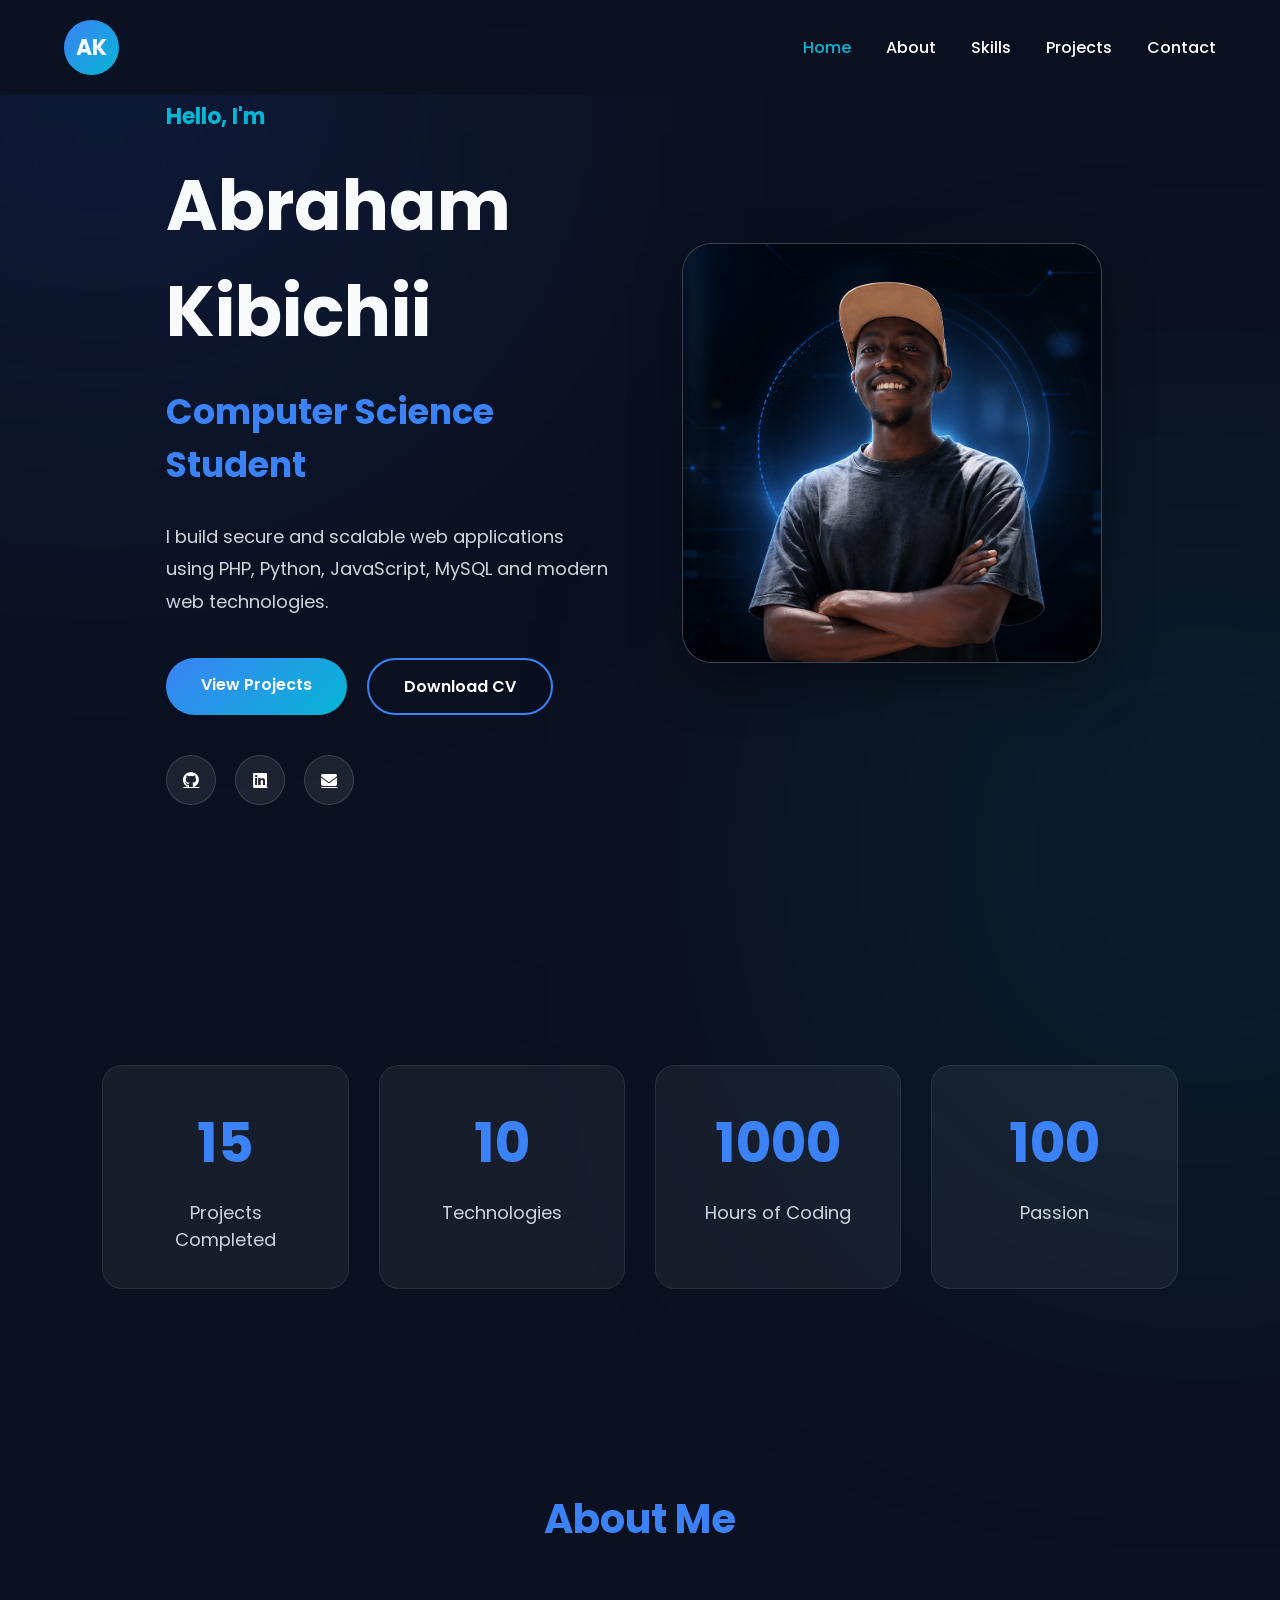
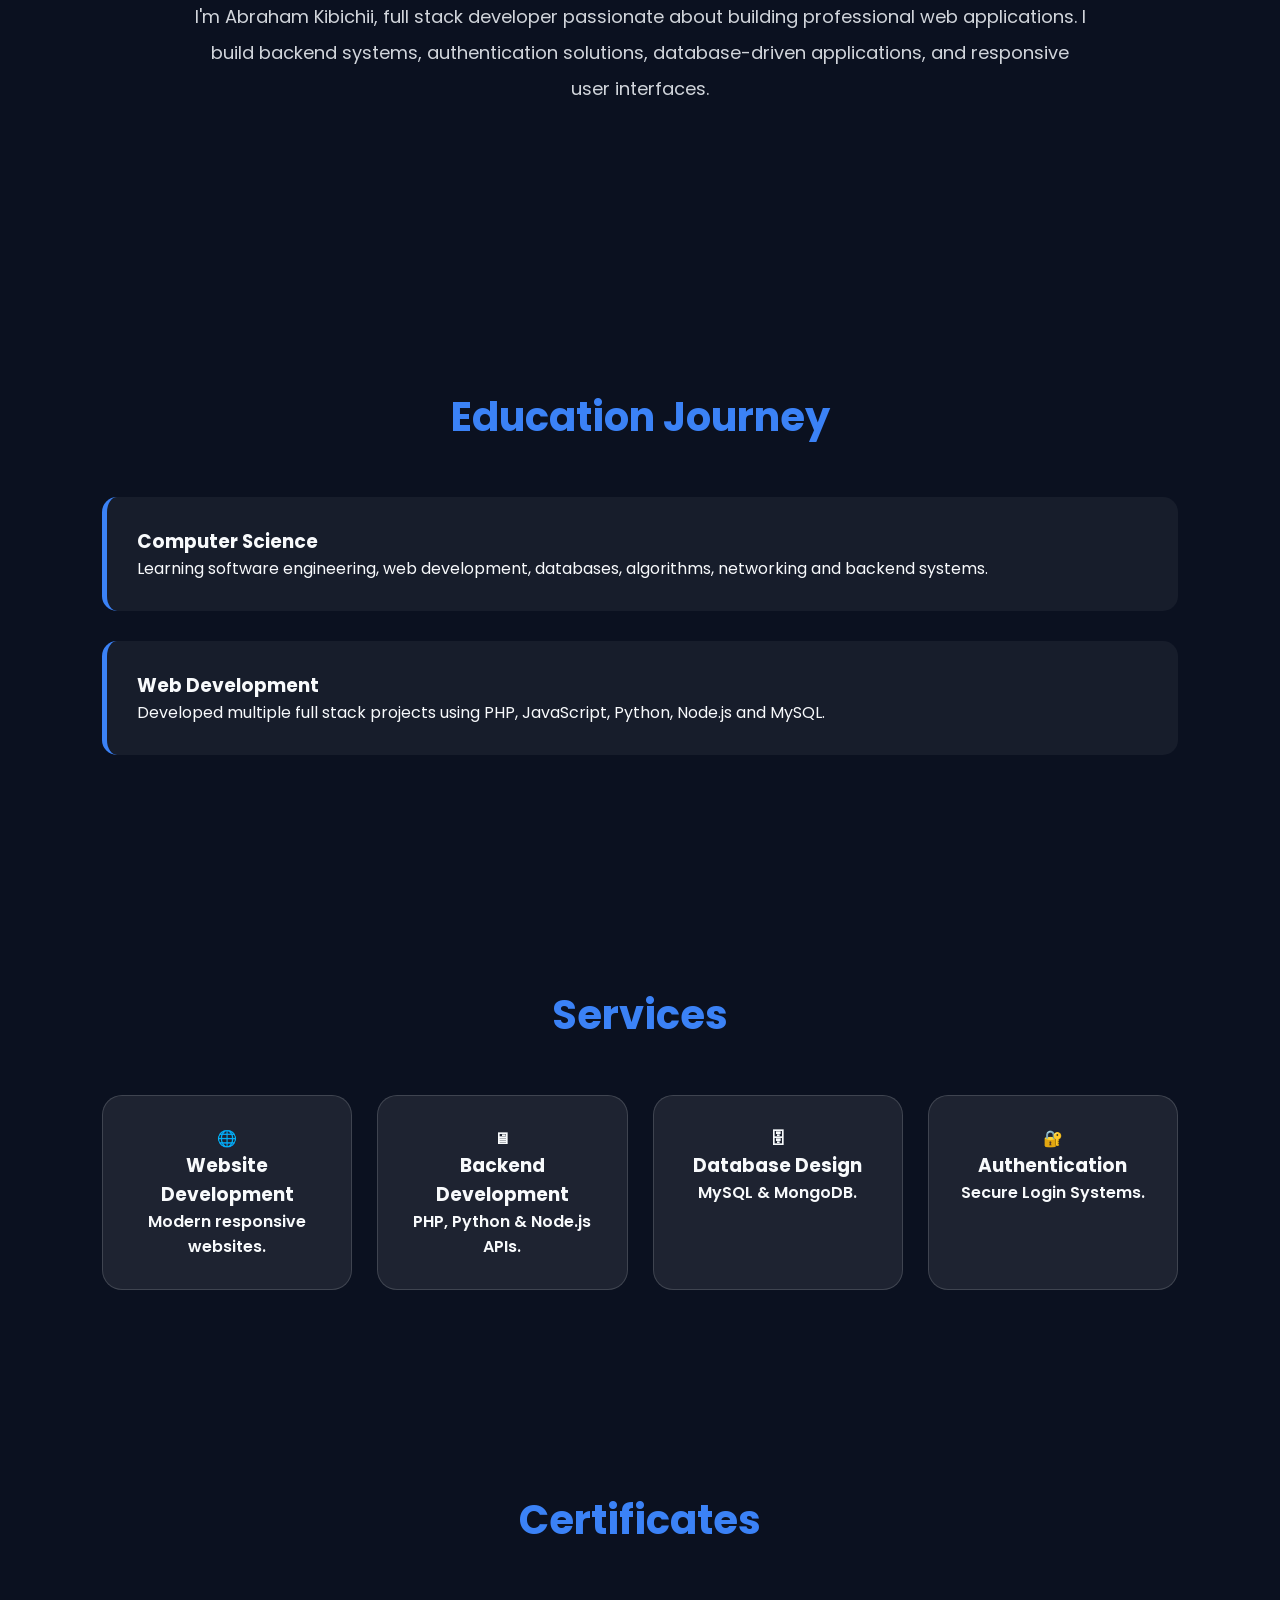
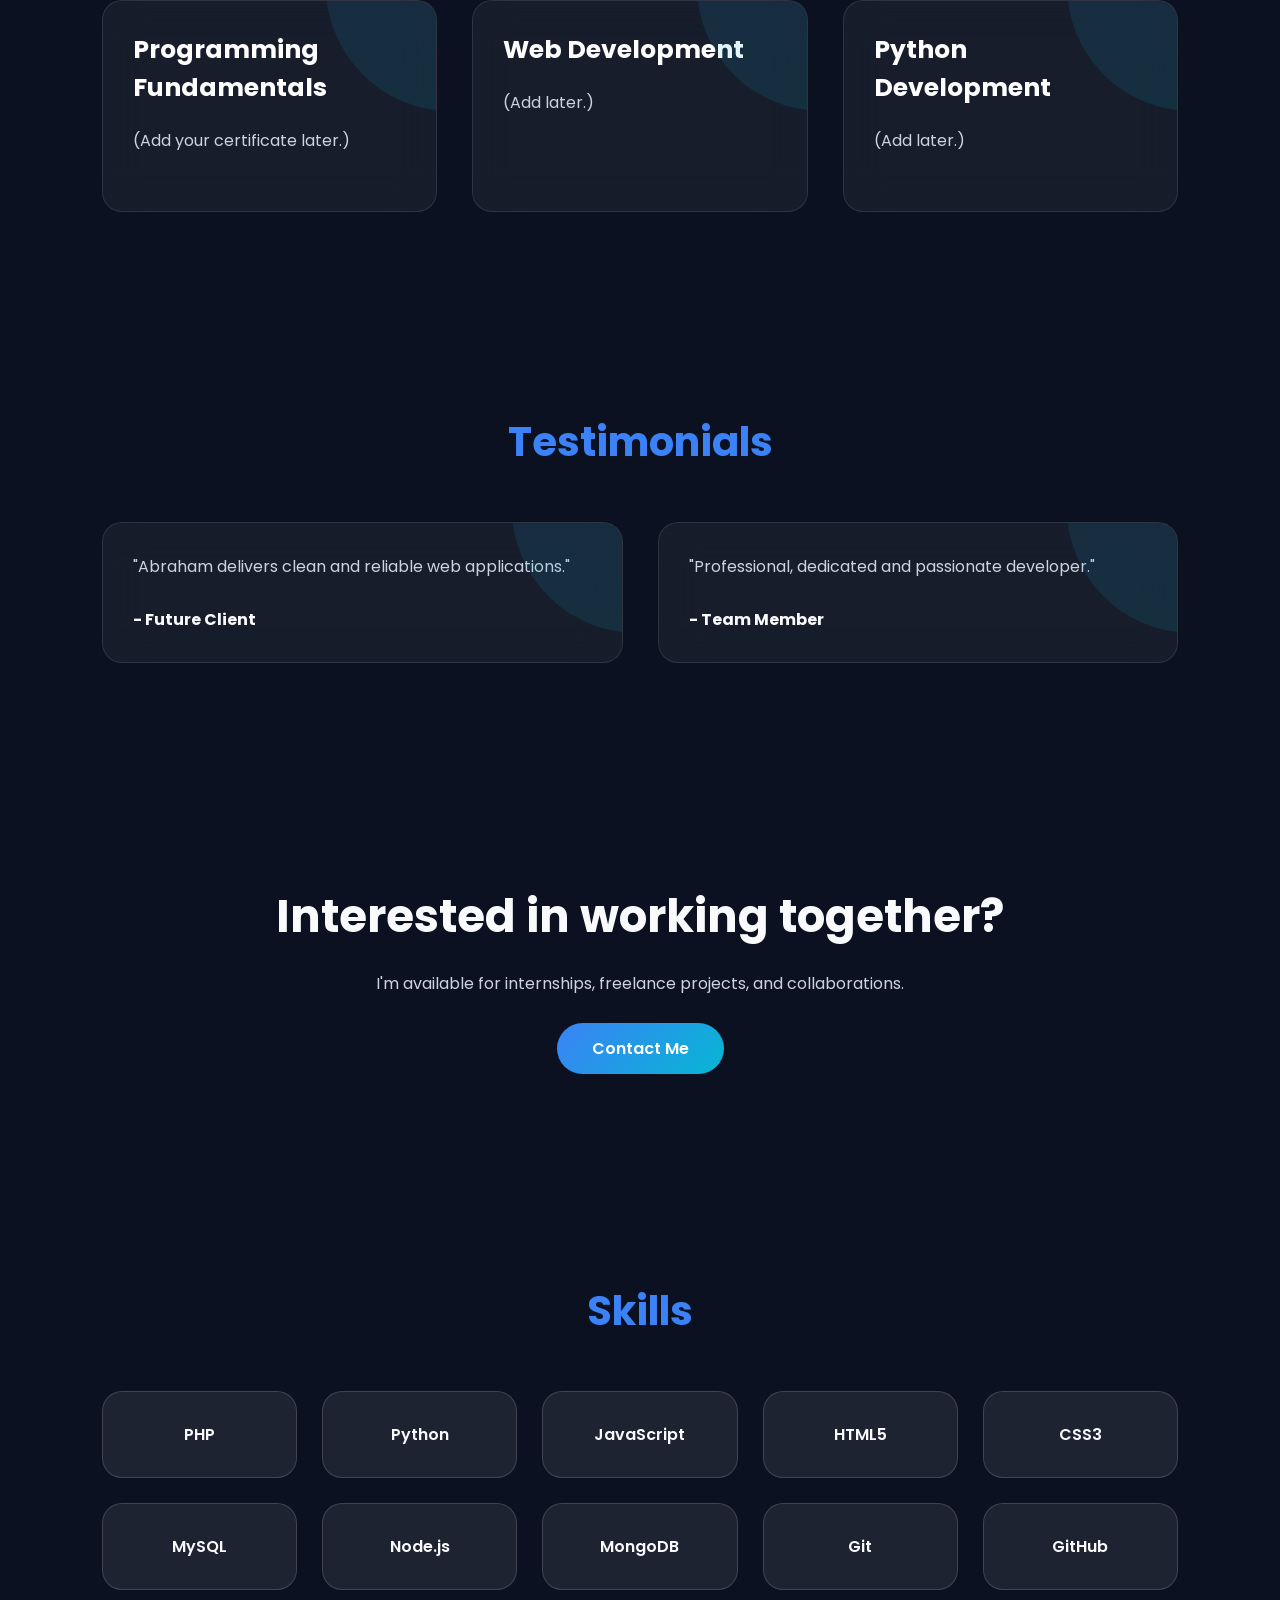
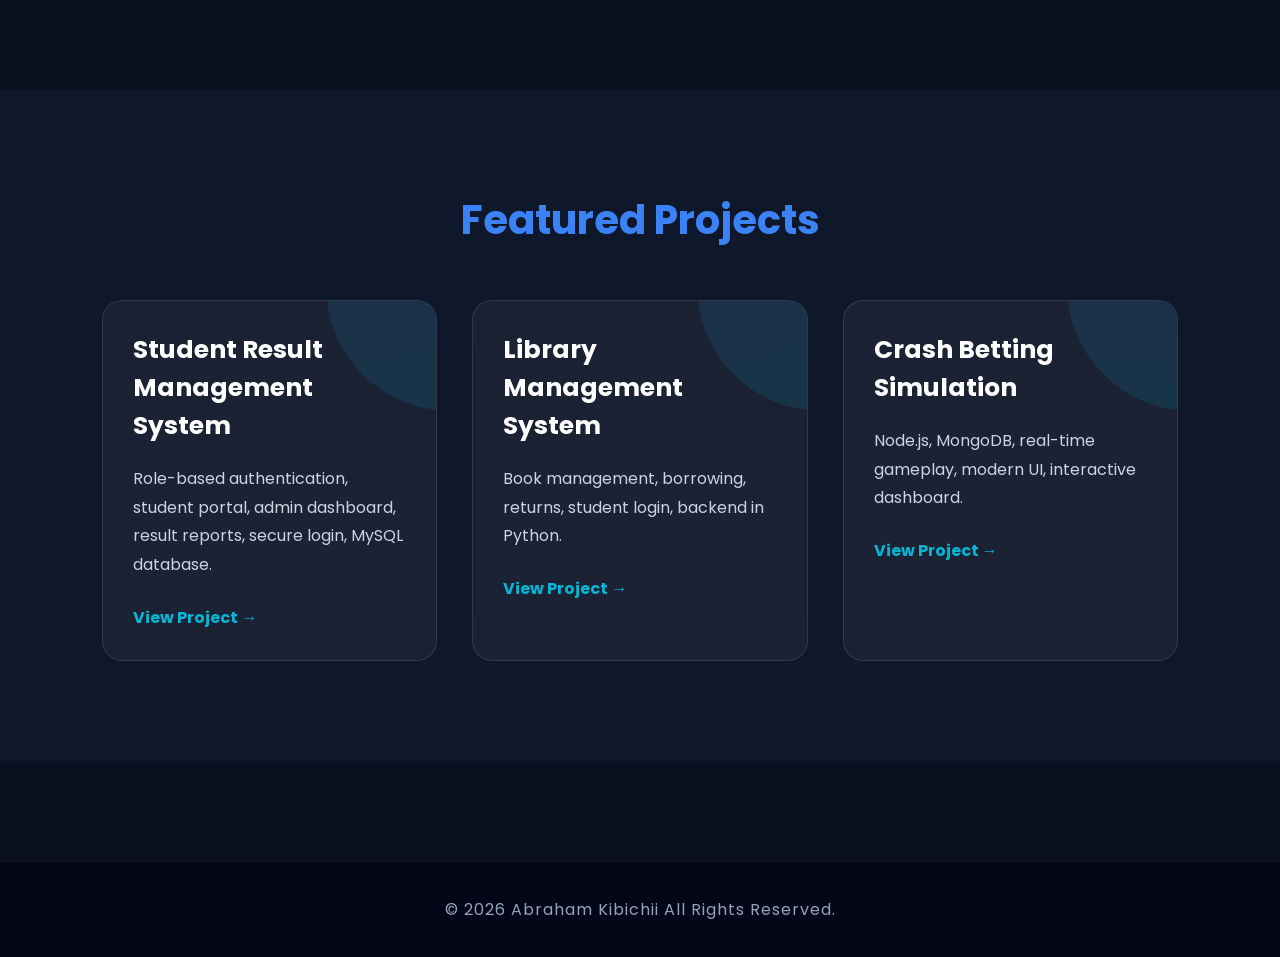
==== index.html @ 79efaf22 "improvements" ====
<!DOCTYPE html>
<html lang="en">

<head>

<meta charset="UTF-8">
<meta name="viewport" content="width=device-width, initial-scale=1.0">

<title>Abraham Kibichii | Full Stack Developer</title>

<link rel="stylesheet" href="css/style.css">

<link rel="preconnect" href="https://fonts.googleapis.com">

<link rel="preconnect" href="https://fonts.gstatic.com" crossorigin>

<link href="https://fonts.googleapis.com/css2?family=Poppins:wght@300;400;500;600;700;800&display=swap" rel="stylesheet">

<link rel="stylesheet"
href="https://cdnjs.cloudflare.com/ajax/libs/font-awesome/6.7.2/css/all.min.css">

</head>

<body>

<!--================ NAVBAR ================-->

<header>

<nav class="navbar">

<div class="logo">

<span>AK</span>

</div>

<ul class="nav-links">

<li><a href="#home">Home</a></li>

<li><a href="#about">About</a></li>

<li><a href="#skills">Skills</a></li>

<li><a href="#projects">Projects</a></li>

<li><a href="contact.html">Contact</a></li>

</ul>

<div class="menu-btn">

<i class="fas fa-bars"></i>

</div>

</nav>

</header>

<!--================ HERO =================-->

<section class="hero" id="home">

<div class="hero-left">

<h3>Hello, I'm</h3>

<h1>Abraham Kibichii</h1>

<h2>

Computer Science Student

</h2>

<p>

I build secure and scalable web applications using
PHP, Python, JavaScript, MySQL and modern web technologies.

</p>

<div class="buttons">

<a href="#projects" class="btn">

View Projects

</a>

<a href="assets/Abraham_Kibichii_CV.pdf"

class="btn secondary">

Download CV

</a>

</div>

<div class="socials">

<a href="https://github.com/abrahams-code/"><i class="fab fa-github"></i></a>

<a href="https://www.linkedin.com/in/abraham-kibichii/"><i class="fab fa-linkedin"></i></a>

<a href="mailto:abrahamkibichii01@gmail.com"><i class="fas fa-envelope"></i></a>

</div>

</div>

<div class="hero-right">

<div class="image-card">

<img src="images/profile.png" alt="Abraham">

</div>

</div>

</section>

<section class="stats">

<div class="stat">
<h1 class="counter" data-target="15">0</h1>
<p>Projects Completed</p>
</div>

<div class="stat">
<h1 class="counter" data-target="10">0</h1>
<p>Technologies</p>
</div>

<div class="stat">
<h1 class="counter" data-target="1000">0</h1>
<p>Hours of Coding</p>
</div>

<div class="stat">
<h1 class="counter" data-target="100">0</h1>
<p>Passion</p>
</div>

</section>

<!--================ ABOUT ================-->

<section class="about" id="about">

<h2 class="section-title">

About Me

</h2>

<p>

I'm Abraham Kibichii, full stack developer passionate about
building professional web applications.

I build backend systems,
authentication solutions,
database-driven applications,
and responsive user interfaces.



</p>

</section>
<section class="timeline">

<h2 class="section-title">

Education Journey

</h2>

<div class="timeline-item">

<h3>Computer Science</h3>

<p>

Learning software engineering, web development,
databases,
algorithms,
networking and backend systems.

</p>

</div>

<div class="timeline-item">

<h3>Web Development</h3>

<p>

Developed multiple full stack projects using PHP,
JavaScript,
Python,
Node.js and MySQL.

</p>

</div>

</section>

<section>

<h2 class="section-title">

Services

</h2>

<div class="skills-grid">

<div class="skill">

🌐

<h3>Website Development</h3>

<p>Modern responsive websites.</p>

</div>

<div class="skill">

🖥

<h3>Backend Development</h3>

<p>PHP, Python & Node.js APIs.</p>

</div>

<div class="skill">

🗄

<h3>Database Design</h3>

<p>MySQL & MongoDB.</p>

</div>

<div class="skill">

🔐

<h3>Authentication</h3>

<p>Secure Login Systems.</p>

</div>

</div>

</section>



<section>

<h2 class="section-title">

Certificates

</h2>

<div class="project-grid">

<div class="project-card">

<h3>

Programming Fundamentals

</h3>

<p>

(Add your certificate later.)

</p>

</div>

<div class="project-card">

<h3>

Web Development

</h3>

<p>

(Add later.)

</p>

</div>

<div class="project-card">

<h3>

Python Development

</h3>

<p>

(Add later.)

</p>

</div>

</div>

</section>

<section>

<h2 class="section-title">

Testimonials

</h2>

<div class="project-grid">

<div class="project-card">

<p>

"Abraham delivers clean and reliable web applications."

</p>

<h4>- Future Client</h4>

</div>

<div class="project-card">

<p>

"Professional, dedicated and passionate developer."

</p>

<h4>- Team Member</h4>

</div>

</div>

</section>


<section class="cta">

<h2>

Interested in working together?

</h2>

<p>

I'm available for internships, freelance projects, and collaborations.

</p>

<a href="contact.html" class="btn">

Contact Me

</a>

</section>



<!--================ SKILLS ================-->

<section class="skills" id="skills">

<h2 class="section-title">

Skills

</h2>

<div class="skills-grid">

<div class="skill">PHP</div>

<div class="skill">Python</div>

<div class="skill">JavaScript</div>

<div class="skill">HTML5</div>

<div class="skill">CSS3</div>

<div class="skill">MySQL</div>

<div class="skill">Node.js</div>

<div class="skill">MongoDB</div>

<div class="skill">Git</div>

<div class="skill">GitHub</div>

</div>

</section>

<!--================ PROJECTS ================-->

<section class="projects" id="projects">

<h2 class="section-title">

Featured Projects

</h2>

<div class="project-grid">

<div class="project-card">

<h3>

Student Result Management System

</h3>

<p>

Role-based authentication,
student portal,
admin dashboard,
result reports,
secure login,
MySQL database.

</p>

<a href="https://github.com/abrahams-code/student-result-system.git">

View Project →

</a>

</div>

<div class="project-card">

<h3>

Library Management System

</h3>

<p>

Book management,
borrowing,
returns,
student login,
backend in Python.

</p>

<a href="https://github.com/abrahams-code/onlinebookshop.git">

View Project →

</a>

</div>

<div class="project-card">

<h3>

Crash Betting Simulation

</h3>

<p>

Node.js,
MongoDB,
real-time gameplay,
modern UI,
interactive dashboard.

</p>

<a href="https://github.com/abrahams-code/crash-betting-simulation.git">

View Project →

</a>

</div>

</div>

</section>

<!--================ FOOTER ================-->

<footer>

<p>

© 2026 Abraham Kibichii

All Rights Reserved.

</p>

</footer>

<script src="js/app.js"></script>

</body>

</html>
---- css/style.css ----
/* ===========================
   GOOGLE FONT
=========================== */

@import url('https://fonts.googleapis.com/css2?family=Poppins:wght@300;400;500;600;700;800&display=swap');

/* ===========================
   RESET
=========================== */

*{
    margin:0;
    padding:0;
    box-sizing:border-box;
    scroll-behavior:smooth;
}

body{
    font-family:'Poppins',sans-serif;
    background:#0b1120;
    color:#f8fafc;
    overflow-x:hidden;
}

/* ===========================
   VARIABLES
=========================== */

:root{

    --primary:#3b82f6;
    --secondary:#06b6d4;
    --success:#22c55e;
    --dark:#0b1120;
    --dark2:#111827;
    --glass:rgba(255,255,255,.08);
    --border:rgba(255,255,255,.15);
    --white:#ffffff;
    --text:#d1d5db;

}

/* ===========================
   SCROLLBAR
=========================== */

::-webkit-scrollbar{
    width:10px;
}

::-webkit-scrollbar-track{
    background:#111827;
}

::-webkit-scrollbar-thumb{
    background:var(--primary);
    border-radius:20px;
}

::-webkit-scrollbar-thumb:hover{
    background:var(--secondary);
}

/* ===========================
   NAVBAR
=========================== */

header{

    position:fixed;
    top:0;
    left:0;
    width:100%;
    z-index:1000;

    backdrop-filter:blur(15px);
    background:rgba(11,17,32,.85);

}

.navbar{

    width:90%;
    margin:auto;

    display:flex;
    justify-content:space-between;
    align-items:center;

    padding:20px 0;

}

.logo{

    width:55px;
    height:55px;

    border-radius:50%;

    display:flex;
    align-items:center;
    justify-content:center;

    background:linear-gradient(135deg,var(--primary),var(--secondary));

    font-size:22px;
    font-weight:bold;

}

.nav-links{

    display:flex;
    list-style:none;
    gap:35px;

}

.nav-links a{

    text-decoration:none;
    color:white;
    font-weight:500;
    transition:.3s;

}

.nav-links a:hover{

    color:var(--secondary);

}

.menu-btn{

    display:none;
    font-size:28px;
    cursor:pointer;

}

/* ===========================
   HERO
=========================== */

.hero{

    width:90%;
    min-height:100vh;

    margin:auto;

    display:grid;
    grid-template-columns:1fr 1fr;
    gap:60px;

    align-items:center;

}

.hero-left h3{

    color:var(--secondary);
    font-size:22px;

}

.hero-left h1{

    font-size:70px;
    margin:20px 0;

}

.hero-left h2{

    font-size:35px;
    color:var(--primary);

}

.hero-left p{

    margin-top:30px;
    color:var(--text);

    line-height:1.8;

    font-size:18px;

}

/* Buttons */

.buttons{

    margin-top:40px;

    display:flex;
    gap:20px;

}

.btn{

    text-decoration:none;

    padding:14px 35px;

    border-radius:50px;

    color:white;

    background:linear-gradient(
        135deg,
        var(--primary),
        var(--secondary)
    );

    transition:.4s;

    font-weight:600;

}

.btn:hover{

    transform:translateY(-5px);

    box-shadow:0 10px 30px rgba(59,130,246,.4);

}

.secondary{

    background:transparent;

    border:2px solid var(--primary);

}

.secondary:hover{

    background:var(--primary);

}

/* Social */

.socials{

    margin-top:40px;

}

.socials a{

    width:50px;
    height:50px;

    display:inline-flex;
    justify-content:center;
    align-items:center;

    border-radius:50%;

    margin-right:15px;

    color:white;

    background:var(--glass);

    border:1px solid var(--border);

    transition:.4s;

}

.socials a:hover{

    transform:translateY(-6px);

    background:var(--primary);

}

/* ===========================
   HERO IMAGE
=========================== */

.hero-right{

    display:flex;
    justify-content:center;

}

.image-card{

    width:420px;
    height:420px;

    border-radius:30px;

    overflow:hidden;

    background:var(--glass);

    border:1px solid var(--border);

    backdrop-filter:blur(20px);

    box-shadow:0 20px 50px rgba(0,0,0,.35);

}

.image-card img{

    width:100%;
    height:100%;

    object-fit:cover;

}

/* ===========================
   SECTION TITLE
=========================== */

section{

    padding:100px 8%;

}

.section-title{

    font-size:40px;

    text-align:center;

    margin-bottom:50px;

    color:var(--primary);

}

/* ===========================
   ABOUT
=========================== */

.about{

    text-align:center;

}

.about p{

    max-width:900px;

    margin:auto;

    line-height:2;

    color:var(--text);

    font-size:18px;

}

/* ===========================
   SKILLS
=========================== */

.skills-grid{

    display:grid;

    grid-template-columns:repeat(auto-fit,minmax(180px,1fr));

    gap:25px;

}

.skill{

    background:var(--glass);

    border:1px solid var(--border);

    padding:30px;

    border-radius:20px;

    text-align:center;

    transition:.4s;

    font-weight:600;

}

.skill:hover{

    transform:translateY(-8px);

    background:var(--primary);

}

/*======================================
PROJECTS
======================================*/

.projects{

    background:#0f172a;

}

.project-grid{

    display:grid;

    grid-template-columns:repeat(auto-fit,minmax(320px,1fr));

    gap:35px;

    margin-top:50px;

}

.project-card{

    background:rgba(255,255,255,.05);

    backdrop-filter:blur(20px);

    border:1px solid rgba(255,255,255,.1);

    border-radius:20px;

    padding:30px;

    transition:.4s;

    position:relative;

    overflow:hidden;

}

.project-card::before{

    content:"";

    position:absolute;

    width:250px;
    height:250px;

    background:linear-gradient(var(--primary),var(--secondary));

    border-radius:50%;

    top:-140px;
    right:-140px;

    opacity:.12;

}

.project-card:hover{

    transform:translateY(-12px);

    box-shadow:0 20px 40px rgba(0,0,0,.4);

}

.project-card h3{

    margin-bottom:20px;

    color:white;

    font-size:25px;

}

.project-card p{

    color:#cbd5e1;

    line-height:1.8;

    margin-bottom:25px;

}

.project-card a{

    color:var(--secondary);

    text-decoration:none;

    font-weight:bold;

}

.project-card a:hover{

    color:white;

}

/*======================================
STATISTICS
======================================*/

.stats{

    display:grid;

    grid-template-columns:repeat(auto-fit,minmax(200px,1fr));

    gap:30px;

    margin-top:60px;

}

.stat{

    background:rgba(255,255,255,.05);

    border-radius:20px;

    padding:35px;

    text-align:center;

    border:1px solid rgba(255,255,255,.08);

}

.stat h1{

    font-size:55px;

    color:var(--primary);

}

.stat p{

    margin-top:15px;

    color:#cbd5e1;

    font-size:18px;

}

/*======================================
BACKGROUND EFFECT
======================================*/

body::before{

content:"";

position:fixed;

width:500px;
height:500px;

background:#2563eb;

filter:blur(220px);

top:-200px;
left:-150px;

opacity:.25;

z-index:-1;

}

body::after{

content:"";

position:fixed;

width:450px;
height:450px;

background:#06b6d4;

filter:blur(220px);

bottom:-180px;
right:-150px;

opacity:.2;

z-index:-1;

}

/*======================================
FOOTER
======================================*/

footer{

background:#020617;

padding:35px;

text-align:center;

margin-top:100px;

border-top:1px solid rgba(255,255,255,.08);

}

footer p{

color:#94a3b8;

letter-spacing:1px;

}

/*======================================
ANIMATIONS
======================================*/

@keyframes float{

0%{

transform:translateY(0px);

}

50%{

transform:translateY(-15px);

}

100%{

transform:translateY(0px);

}

}

.image-card{

animation:float 5s ease-in-out infinite;

}

@keyframes fadeUp{

from{

opacity:0;

transform:translateY(50px);

}

to{

opacity:1;

transform:translateY(0);

}

}

.hero-left{

animation:fadeUp 1.2s ease;

}

.hero-right{

animation:fadeUp 1.5s ease;

}

/*======================================
RESPONSIVE
======================================*/

@media(max-width:1000px){

.hero{

grid-template-columns:1fr;

text-align:center;

padding-top:120px;

}

.hero-left h1{

font-size:50px;

}

.hero-left h2{

font-size:28px;

}

.buttons{

justify-content:center;

}

.socials{

text-align:center;

}

.image-card{

width:320px;

height:320px;

margin:auto;

}

.nav-links{

display:none;

}

.menu-btn{

display:block;

}

.section-title{

font-size:34px;

}

}

@media(max-width:600px){

.hero-left h1{

font-size:38px;

}

.hero-left p{

font-size:16px;

}

.btn{

padding:12px 22px;

font-size:14px;

}

}

/*==================================
ACTIVE MENU
==================================*/

.nav-links a.active{

color:#06b6d4;

}


/*==================================
SCROLL REVEAL
==================================*/

.about,
.skills,
.projects,
.project-card,
.skill{

opacity:0;

transform:translateY(60px);

transition:1s;

}

.visible{

opacity:1;

transform:translateY(0);

}


/*==================================
BACK TO TOP
==================================*/

.top-btn{

position:fixed;

right:30px;

bottom:30px;

width:55px;

height:55px;

border:none;

border-radius:50%;

background:#3b82f6;

color:white;

font-size:25px;

cursor:pointer;

display:none;

transition:.3s;

box-shadow:0 10px 30px rgba(0,0,0,.3);

}

.top-btn:hover{

background:#06b6d4;

transform:translateY(-5px);

}

.top-btn.show{

display:block;

}

/*=============================
PROJECT PAGE
=============================*/

.projects-page{

padding-top:140px;

min-height:100vh;

}

.page-title{

text-align:center;

font-size:55px;

margin-bottom:15px;

color:white;

}

.page-subtitle{

text-align:center;

color:#94a3b8;

margin-bottom:60px;

}

.project-card{

overflow:hidden;

}

.project-card img{

width:100%;

height:220px;

object-fit:cover;

display:block;

}

.project-content{

padding:30px;

}

.tech{

display:flex;

flex-wrap:wrap;

gap:10px;

margin:20px 0;

}

.tech span{

background:#1e293b;

padding:8px 15px;

border-radius:30px;

font-size:14px;

color:#38bdf8;

}

.project-buttons{

display:flex;

gap:15px;

margin-top:25px;

}


/*==========================================
CONTACT PAGE
==========================================*/

.contact-page{

padding-top:140px;

min-height:100vh;

}

.contact-container{

display:grid;

grid-template-columns:1fr 1.4fr;

gap:40px;

margin-top:60px;

}

.contact-info{

display:flex;

flex-direction:column;

gap:25px;

}

.info-card{

background:rgba(255,255,255,.05);

border:1px solid rgba(255,255,255,.08);

padding:30px;

border-radius:20px;

text-align:center;

transition:.3s;

}

.info-card:hover{

transform:translateY(-8px);

}

.info-card i{

font-size:35px;

color:var(--secondary);

margin-bottom:20px;

}

.info-card h3{

margin-bottom:10px;

}

.info-card p{

color:#cbd5e1;

}

.contact-form{

background:rgba(255,255,255,.05);

border:1px solid rgba(255,255,255,.08);

padding:40px;

border-radius:20px;

}

.contact-form form{

display:flex;

flex-direction:column;

gap:20px;

}

.contact-form input,
.contact-form textarea{

background:#111827;

border:1px solid rgba(255,255,255,.08);

padding:16px;

border-radius:10px;

color:white;

font-size:16px;

outline:none;

}

.contact-form input:focus,
.contact-form textarea:focus{

border-color:var(--primary);

}

.contact-form textarea{

resize:none;

}

@media(max-width:900px){

.contact-container{

grid-template-columns:1fr;

}

}

.timeline{

margin-top:80px;

}

.timeline-item{

background:rgba(255,255,255,.05);

padding:30px;

border-left:5px solid #3b82f6;

margin:30px 0;

border-radius:15px;

}


.cta{

text-align:center;

padding:120px 20px;

}

.cta h2{

font-size:45px;

margin-bottom:20px;

}

.cta p{

color:#cbd5e1;

margin-bottom:40px;

}
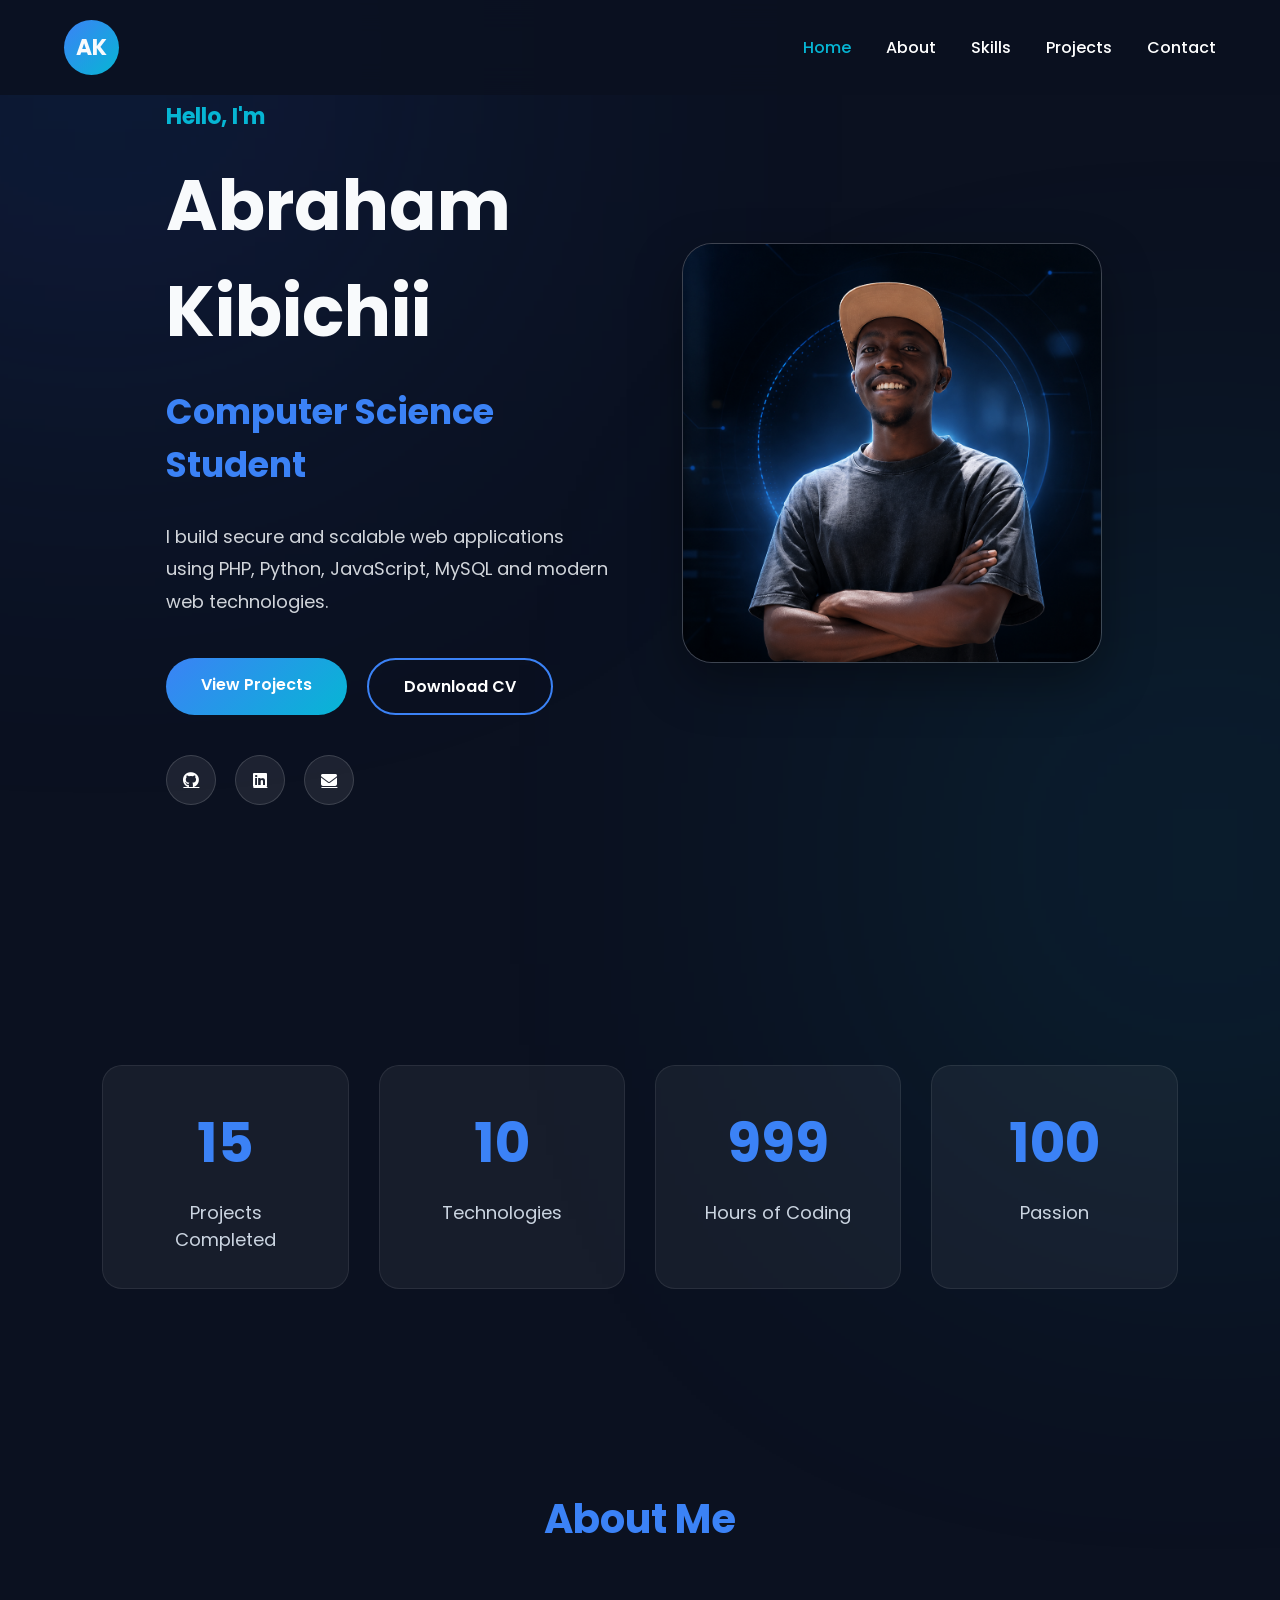
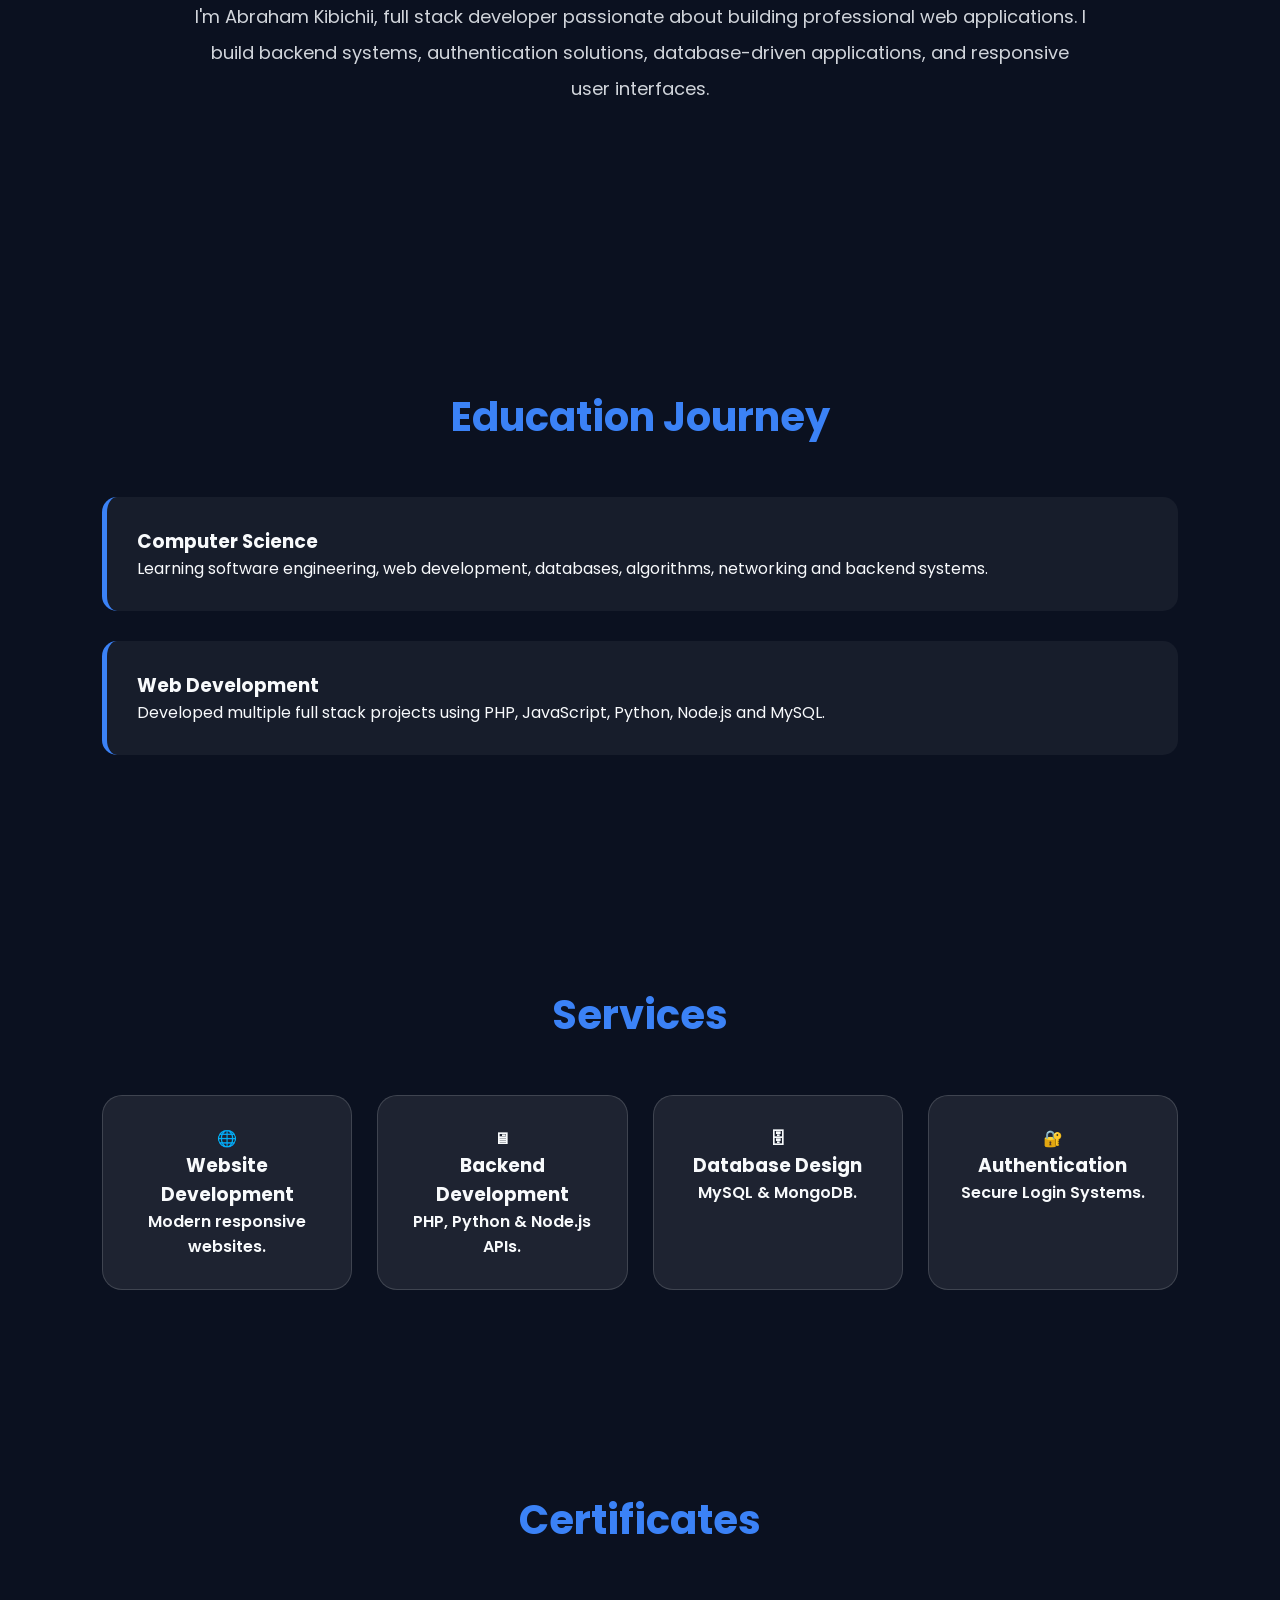
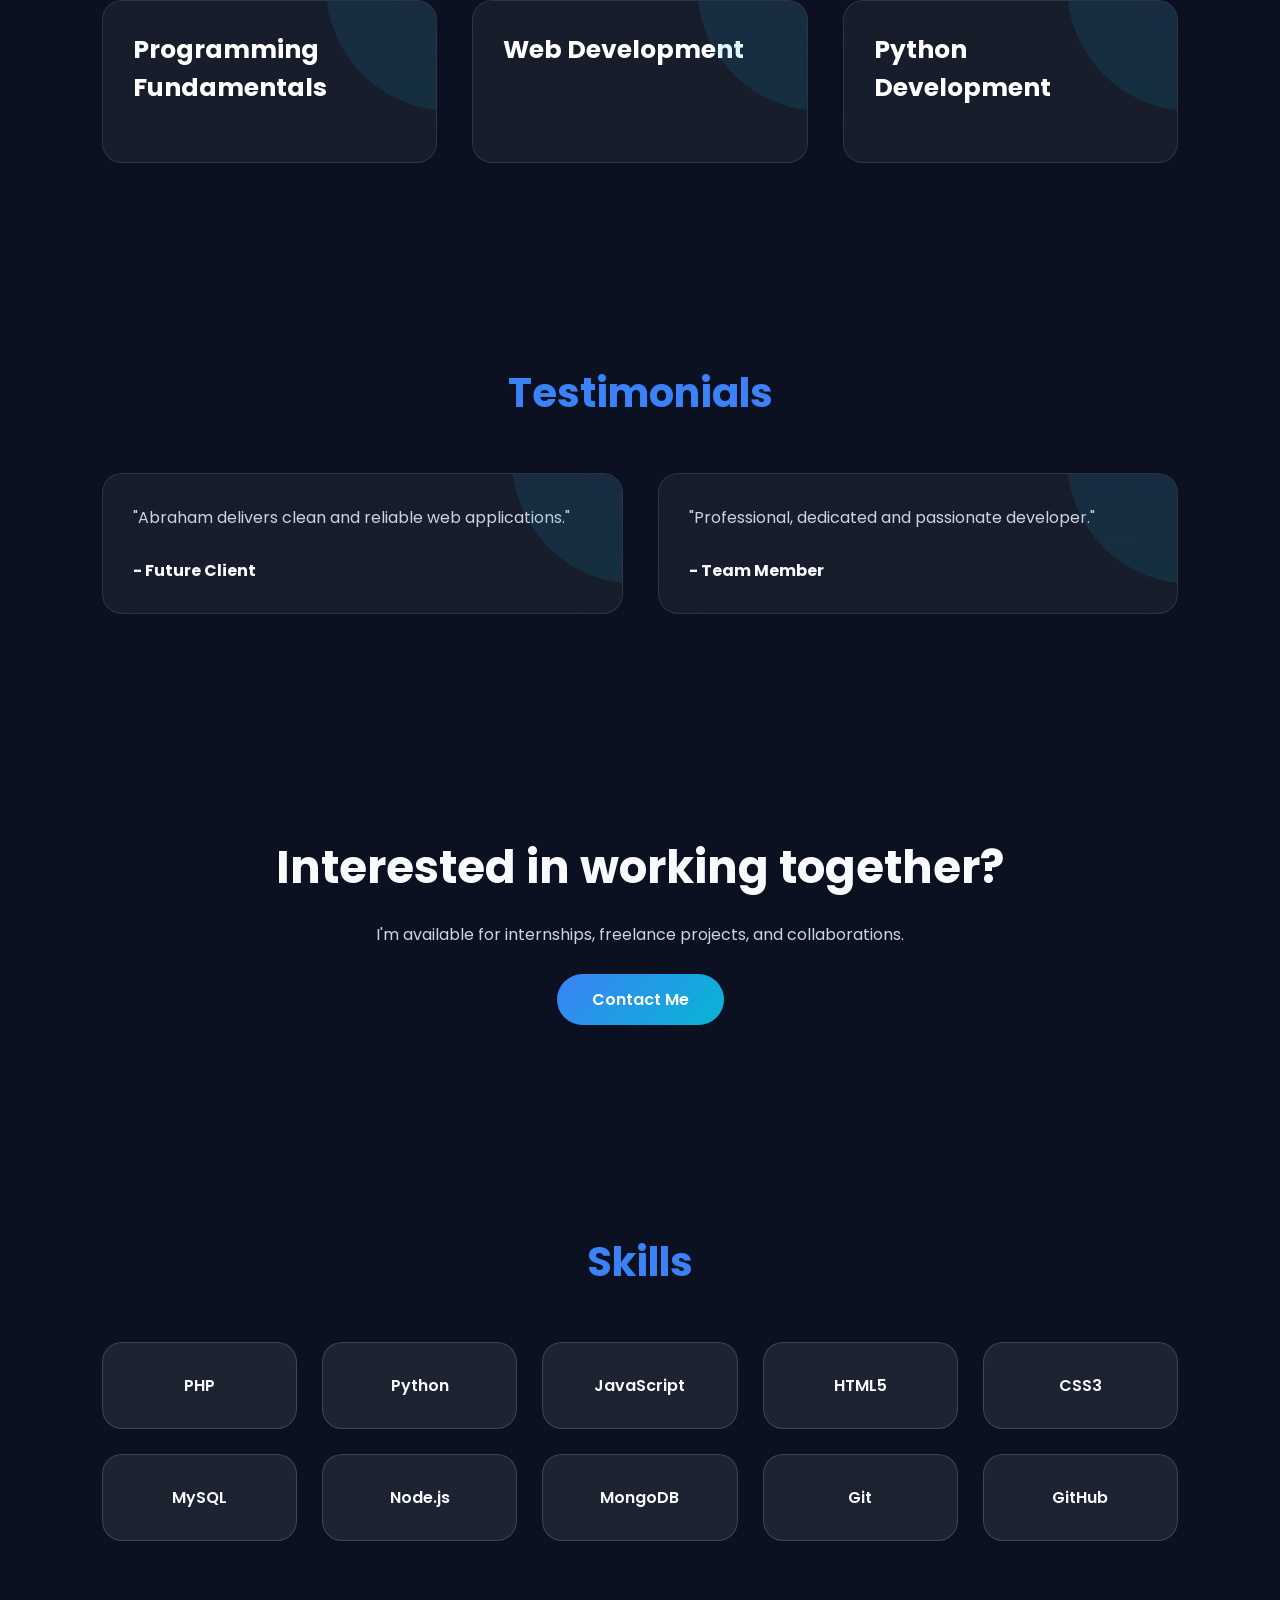
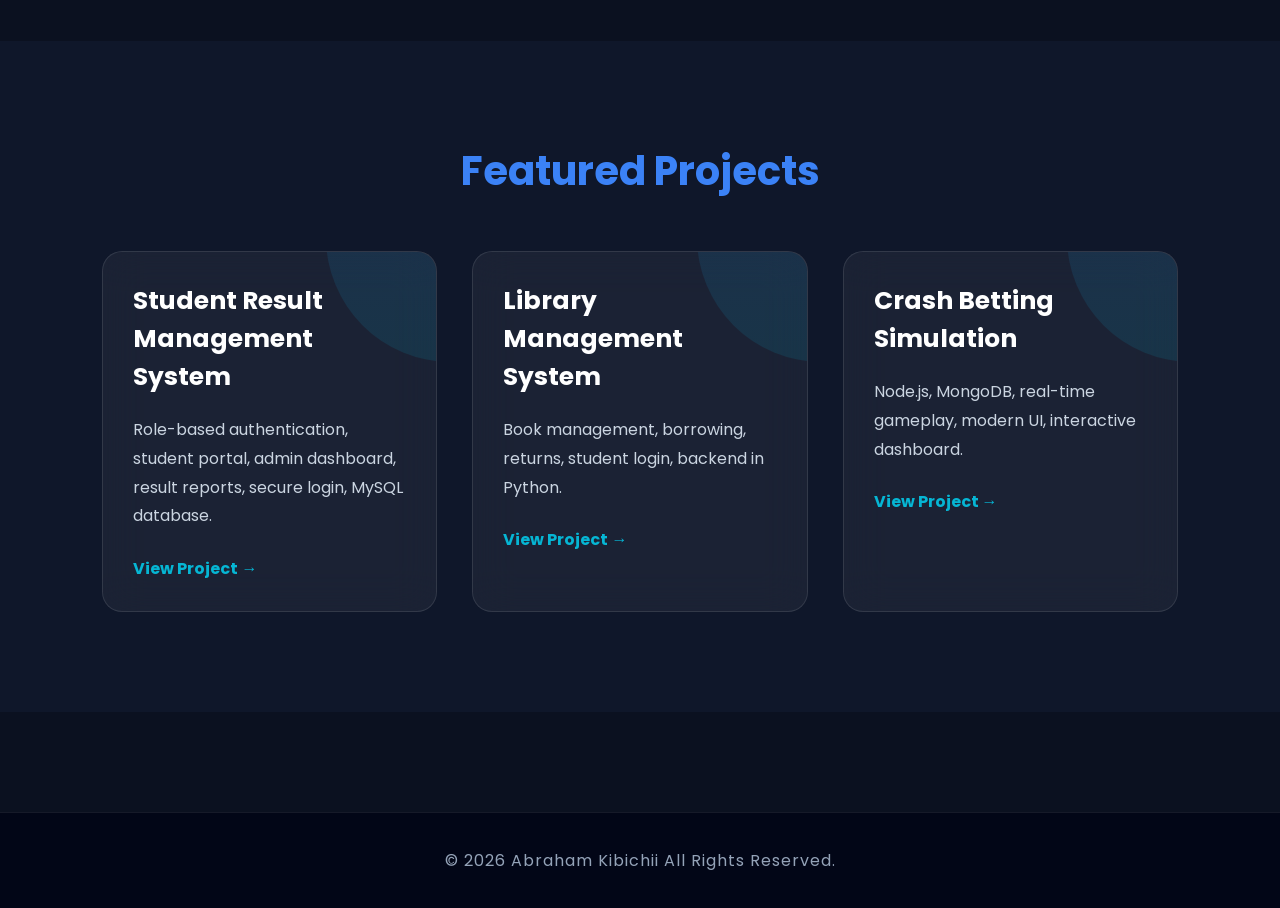
==== commit 6f4d4b50: "Remove placeholder text from index.html" ====
--- a/index.html
+++ b/index.html
@@ -289,7 +289,7 @@
 
 <p>
 
-(Add your certificate later.)
+
 
 </p>
 
@@ -305,7 +305,7 @@
 
 <p>
 
-(Add later.)
+
 
 </p>
 
@@ -321,7 +321,7 @@
 
 <p>
 
-(Add later.)
+
 
 </p>
 
@@ -543,4 +543,4 @@
 
 </body>
 
-</html>+</html>
